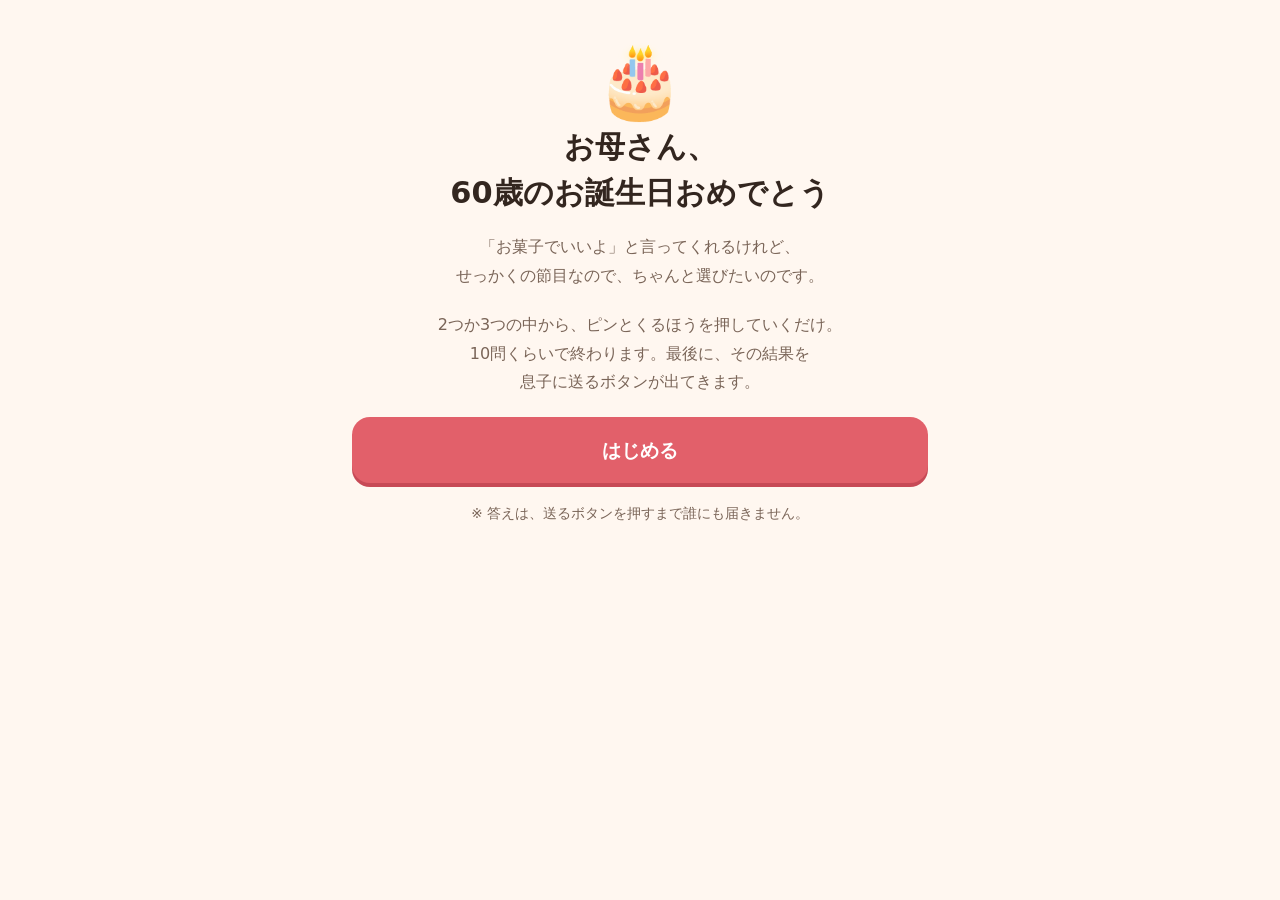
==== index.html @ 4363b9e1 "母の誕生日プレゼントを当てる「ほしいものクイズ」を追加 「お菓子でいいよ」としか言ってもらえない相手から、本当に欲しいものを 聞き出すための、アキネーター風の2択・3択アプリ。  - プレゼント候補3" ====
<!doctype html>
<html lang="ja">
<head>
<meta charset="utf-8">
<meta name="viewport" content="width=device-width, initial-scale=1, viewport-fit=cover">
<title>お母さん、お誕生日おめでとう｜ほしいものクイズ</title>
<meta name="description" content="2択・3択に答えるだけ。お母さんが本当に欲しいものを、息子がこっそり探すクイズです。">
<meta name="theme-color" content="#fff7f0">
<link rel="icon" href="data:image/svg+xml,<svg xmlns='http://www.w3.org/2000/svg' viewBox='0 0 100 100'><text y='.9em' font-size='90'>🎂</text></svg>">
<link rel="stylesheet" href="assets/style.css">
</head>
<body>

<main class="wrap">

  <!-- ① はじめの画面 -->
  <section class="screen" data-screen="intro">
    <div class="hero">
      <div class="hero-emoji">🎂</div>
      <h1>お母さん、<br>60歳のお誕生日おめでとう</h1>
      <p class="lead">
        「お菓子でいいよ」と言ってくれるけれど、<br>
        せっかくの節目なので、ちゃんと選びたいのです。
      </p>
      <p class="lead">
        2つか3つの中から、ピンとくるほうを押していくだけ。<br>
        10問くらいで終わります。最後に、その結果を<br>
        息子に送るボタンが出てきます。
      </p>
      <button type="button" id="start-button" class="primary">はじめる</button>
      <button type="button" id="resume-button" class="secondary" hidden>前回のつづきから</button>
      <p class="fine">※ 答えは、送るボタンを押すまで誰にも届きません。</p>
    </div>
  </section>

  <!-- ② 質問画面 -->
  <section class="screen" data-screen="quiz" hidden>
    <div class="progress">
      <div class="progress-track"><div class="progress-bar" id="progress-bar"></div></div>
      <p class="progress-text" id="progress-text"></p>
    </div>
    <h2 class="question" id="question-text"></h2>
    <p class="question-sub" id="question-sub" hidden></p>
    <div class="choices" id="choices"></div>
    <button type="button" id="back-button" class="ghost">← ひとつ前にもどる</button>
  </section>

  <!-- ③ 結果画面 -->
  <section class="screen" data-screen="result" hidden>
    <h2 class="result-title">たぶん、これが近いです 🎁</h2>
    <p class="result-lead">この中で、いちばんピンとくるものを押してください。</p>
    <div class="result-list" id="result-list"></div>
    <button type="button" id="more-button" class="secondary">うーん、ほかの候補も見る</button>
    <button type="button" id="retry-button" class="ghost">最初からやりなおす</button>
  </section>

  <!-- ④ 送る画面 -->
  <section class="screen" data-screen="send" hidden>
    <h2 class="result-title">息子に知らせましょう 📮</h2>
    <div class="picked">
      <div class="picked-emoji" id="picked-emoji"></div>
      <div>
        <div class="picked-name" id="picked-name"></div>
        <div class="picked-budget" id="picked-budget"></div>
      </div>
    </div>

    <label class="field">
      <span class="field-label">ひとこと（書かなくても大丈夫です）</span>
      <textarea id="message-input" rows="3" maxlength="400"
        placeholder="例：色は紺か茶色がいいな。ありがとう。"></textarea>
    </label>

    <div class="send-buttons">
      <button type="button" id="copy-button" class="primary">文章をコピーする</button>
      <a id="share-line" class="primary primary--line" href="#" target="_blank" rel="noopener">LINEで送る</a>
      <a id="share-mail" class="secondary" href="#">メールで送る</a>
    </div>
    <p class="copy-status" id="copy-status"></p>
    <textarea id="fallback-text" class="fallback" rows="6" readonly hidden></textarea>

    <button type="button" id="send-back-button" class="ghost">← 結果にもどる</button>
  </section>

  <!-- ⑤ 息子が結果を受け取る画面（リンクを開いたとき） -->
  <section class="screen" data-screen="received" hidden>
    <h2 class="result-title">お母さんの答えが届きました 💌</h2>

    <div class="picked picked--big">
      <div class="picked-emoji" id="received-emoji"></div>
      <div>
        <div class="picked-name" id="received-name"></div>
        <div class="picked-budget" id="received-budget"></div>
        <div class="picked-note" id="received-note"></div>
      </div>
    </div>

    <div class="message-card" id="received-message" hidden>
      <div class="message-label">お母さんからのひとこと</div>
      <p id="received-message-text"></p>
    </div>

    <div id="received-others-wrap">
      <h3 class="sub-title">次点だった候補</h3>
      <ul class="plain-list" id="received-others"></ul>
    </div>

    <h3 class="sub-title">好みのキーワード</h3>
    <div class="tags" id="received-tags"></div>

    <h3 class="sub-title">答えの全部</h3>
    <ul class="qa-list" id="received-answers"></ul>
  </section>

</main>

<script src="assets/data.js"></script>
<script src="assets/app.js"></script>
</body>
</html>
---- assets/style.css ----
/* 60歳の母が、スマホで迷わず押せることを最優先にした見た目 */

:root {
  color-scheme: light;
  --bg: #fff7f0;
  --card: #ffffff;
  --ink: #33261f;
  --ink-soft: #7a6558;
  --line: #f0dfd2;
  --accent: #e2606a;
  --accent-dark: #c74a56;
  --accent-soft: #fdeaec;
  --line-green: #06c755;
  --radius: 18px;
  --pad-bottom: env(safe-area-inset-bottom, 0px);
}

@media (prefers-color-scheme: dark) {
  :root {
    color-scheme: dark;
    --bg: #211a17;
    --card: #2d2320;
    --ink: #f5e9e1;
    --ink-soft: #c0aa9c;
    --line: #443430;
    --accent: #ef7b84;
    --accent-dark: #d8636d;
    --accent-soft: #3d2a2c;
  }
}

* { box-sizing: border-box; }

body {
  margin: 0;
  padding: 0;
  background: var(--bg);
  color: var(--ink);
  font-family: "Hiragino Maru Gothic ProN", "ヒラギノ丸ゴ ProN", "Hiragino Sans",
               "Yu Gothic", "Meiryo", system-ui, sans-serif;
  font-size: 18px;
  line-height: 1.8;
  -webkit-text-size-adjust: 100%;
}

.wrap {
  max-width: 620px;
  margin: 0 auto;
  padding: 24px 18px calc(48px + var(--pad-bottom));
}

[hidden] { display: none !important; }

h1 { font-size: 1.6rem; line-height: 1.5; margin: 0 0 18px; }
h2 { font-size: 1.35rem; line-height: 1.6; margin: 0 0 12px; }
h3 { font-size: 1.05rem; margin: 28px 0 10px; }

/* ---------- はじめの画面 ---------- */

.hero { text-align: center; padding: 20px 4px; }
.hero-emoji { font-size: 4.5rem; line-height: 1; margin-bottom: 8px; }
.lead { color: var(--ink-soft); margin: 0 0 20px; font-size: 1rem; }
.fine { color: var(--ink-soft); font-size: 0.85rem; margin-top: 18px; }

/* ---------- ボタン ---------- */

.primary, .secondary, .ghost {
  display: block;
  width: 100%;
  min-height: 62px;
  margin: 12px 0 0;
  padding: 16px 20px;
  border: none;
  border-radius: var(--radius);
  font: inherit;
  font-weight: 700;
  text-align: center;
  text-decoration: none;
  cursor: pointer;
}

.primary {
  background: var(--accent);
  color: #fff;
  box-shadow: 0 4px 0 var(--accent-dark);
}
.primary:active { transform: translateY(2px); box-shadow: 0 2px 0 var(--accent-dark); }
.primary--line { background: var(--line-green); box-shadow: 0 4px 0 #04a446; }
.primary--line:active { box-shadow: 0 2px 0 #04a446; }

.secondary {
  background: var(--card);
  color: var(--ink);
  border: 2px solid var(--line);
}

.ghost {
  background: none;
  color: var(--ink-soft);
  font-weight: 400;
  min-height: 48px;
  text-decoration: underline;
}

/* ---------- 質問画面 ---------- */

.progress { margin-bottom: 22px; }
.progress-track {
  height: 10px;
  background: var(--line);
  border-radius: 999px;
  overflow: hidden;
}
.progress-bar {
  height: 100%;
  width: 6%;
  background: var(--accent);
  border-radius: 999px;
  transition: width 0.3s ease;
}
.progress-text {
  margin: 8px 0 0;
  font-size: 0.85rem;
  color: var(--ink-soft);
  text-align: right;
}

.question { font-size: 1.4rem; margin-bottom: 6px; }
.question-sub { color: var(--ink-soft); font-size: 0.9rem; margin: 0 0 12px; }

.choices { display: flex; flex-direction: column; gap: 14px; margin-top: 20px; }

.choice {
  display: flex;
  align-items: center;
  gap: 16px;
  width: 100%;
  min-height: 84px;
  padding: 18px 20px;
  background: var(--card);
  border: 2px solid var(--line);
  border-radius: var(--radius);
  font: inherit;
  color: inherit;
  text-align: left;
  cursor: pointer;
  transition: border-color 0.15s ease, transform 0.1s ease;
}
.choice:hover { border-color: var(--accent); }
.choice:active { transform: scale(0.98); }
.choice-emoji { font-size: 2.1rem; line-height: 1; flex: 0 0 auto; }
.choice-label { font-size: 1.1rem; font-weight: 700; line-height: 1.6; }

/* ---------- 結果画面 ---------- */

.result-title { text-align: center; }
.result-lead { text-align: center; color: var(--ink-soft); font-size: 0.95rem; margin: 0 0 22px; }

.result-list { display: flex; flex-direction: column; gap: 16px; }

.gift-card {
  display: grid;
  grid-template-columns: 56px 1fr;
  gap: 8px 16px;
  width: 100%;
  padding: 20px;
  background: var(--card);
  border: 2px solid var(--line);
  border-radius: var(--radius);
  font: inherit;
  color: inherit;
  text-align: left;
  cursor: pointer;
}
.gift-card--first { border-color: var(--accent); background: var(--accent-soft); }
.gift-rank {
  grid-column: 1 / -1;
  font-size: 0.8rem;
  font-weight: 700;
  color: var(--accent);
  letter-spacing: 0.04em;
}
.gift-emoji { font-size: 2.6rem; line-height: 1.2; }
.gift-body { min-width: 0; }
.gift-name { font-size: 1.15rem; margin: 0 0 6px; }
.gift-note { font-size: 0.92rem; color: var(--ink-soft); margin: 0 0 8px; line-height: 1.7; }
.gift-budget { font-size: 0.88rem; margin: 0; font-weight: 700; }
.gift-reason { font-size: 0.85rem; color: var(--ink-soft); margin: 6px 0 0; }
.gift-pick {
  grid-column: 1 / -1;
  margin-top: 12px;
  padding-top: 12px;
  border-top: 1px dashed var(--line);
  text-align: right;
  font-weight: 700;
  color: var(--accent);
}

/* ---------- 送る画面 / 受け取る画面 ---------- */

.picked {
  display: flex;
  align-items: center;
  gap: 16px;
  padding: 20px;
  background: var(--accent-soft);
  border: 2px solid var(--accent);
  border-radius: var(--radius);
  margin-bottom: 22px;
}
.picked--big { flex-wrap: wrap; }
.picked-emoji { font-size: 2.8rem; line-height: 1; }
.picked-name { font-size: 1.2rem; font-weight: 700; line-height: 1.5; }
.picked-budget { font-size: 0.9rem; color: var(--ink-soft); }
.picked-note { font-size: 0.9rem; color: var(--ink-soft); margin-top: 6px; }

.field { display: block; margin-bottom: 20px; }
.field-label { display: block; font-size: 0.95rem; font-weight: 700; margin-bottom: 8px; }

textarea {
  width: 100%;
  padding: 14px;
  background: var(--card);
  color: inherit;
  border: 2px solid var(--line);
  border-radius: 14px;
  font: inherit;
  font-size: 1rem;
  resize: vertical;
}

.send-buttons { display: flex; flex-direction: column; }
.copy-status { min-height: 1.8em; font-size: 0.9rem; color: var(--accent-dark); margin: 12px 0 0; }
.fallback { margin-top: 8px; font-size: 0.85rem; }

.message-card {
  padding: 18px 20px;
  background: var(--card);
  border: 2px solid var(--line);
  border-radius: var(--radius);
  margin-bottom: 8px;
}
.message-label { font-size: 0.8rem; font-weight: 700; color: var(--ink-soft); margin-bottom: 6px; }
.message-card p { margin: 0; white-space: pre-wrap; }

.sub-title { border-bottom: 2px solid var(--line); padding-bottom: 6px; }

.plain-list { margin: 0; padding-left: 1.2em; }
.plain-list li { margin-bottom: 6px; }

.tags { display: flex; flex-wrap: wrap; gap: 8px; }
.tag {
  padding: 6px 14px;
  background: var(--accent-soft);
  color: var(--accent-dark);
  border-radius: 999px;
  font-size: 0.85rem;
  font-weight: 700;
}

.qa-list { list-style: none; margin: 0; padding: 0; }
.qa-list li {
  padding: 12px 0;
  border-bottom: 1px solid var(--line);
}
.qa-q { display: block; font-size: 0.85rem; color: var(--ink-soft); }
.qa-a { display: block; font-weight: 700; }

@media (min-width: 520px) {
  body { font-size: 19px; }
  h1 { font-size: 1.9rem; }
}
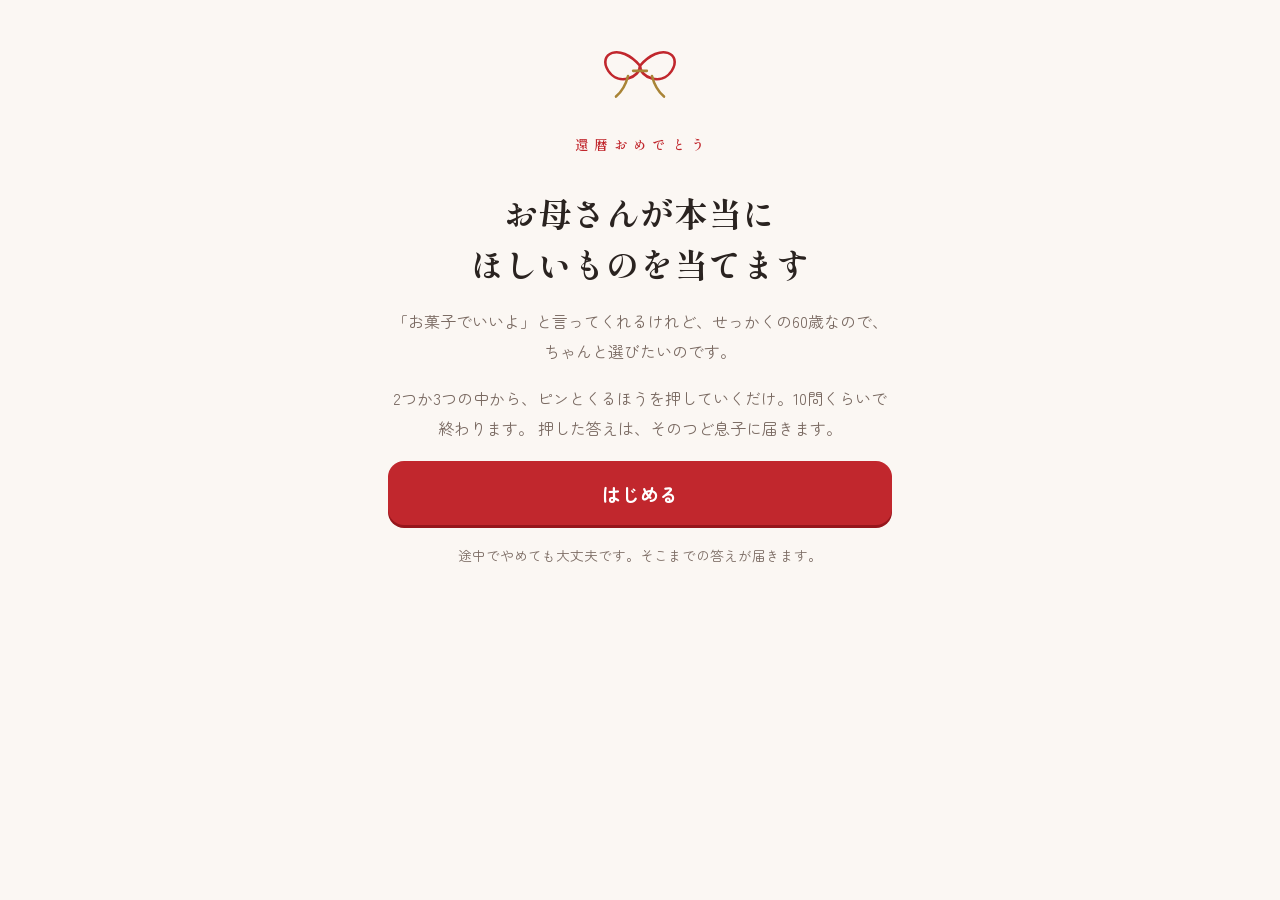
==== commit a6d7dc6f: "回答するたびに自動送信されるようにし、還暦の赤で見た目を組み直した 母が「送信」を押さないと届かない作りだと、安いものが出るまで押し直せて しまうので、押すたびにその時点の回答一式が送られるようにした" ====
--- a/index.html
+++ b/index.html
@@ -3,10 +3,13 @@
 <head>
 <meta charset="utf-8">
 <meta name="viewport" content="width=device-width, initial-scale=1, viewport-fit=cover">
-<title>お母さん、お誕生日おめでとう｜ほしいものクイズ</title>
-<meta name="description" content="2択・3択に答えるだけ。お母さんが本当に欲しいものを、息子がこっそり探すクイズです。">
-<meta name="theme-color" content="#fff7f0">
-<link rel="icon" href="data:image/svg+xml,<svg xmlns='http://www.w3.org/2000/svg' viewBox='0 0 100 100'><text y='.9em' font-size='90'>🎂</text></svg>">
+<title>ほしいものクイズ</title>
+<meta name="description" content="2択・3択を押していくだけで、母が本当に欲しいものを絞りこむ還暦祝いのクイズ。">
+<meta name="theme-color" content="#fbf7f3">
+<link rel="icon" href="data:image/svg+xml,<svg xmlns='http://www.w3.org/2000/svg' viewBox='0 0 100 100'><text y='.9em' font-size='90'>🎁</text></svg>">
+<link rel="preconnect" href="https://fonts.googleapis.com">
+<link rel="preconnect" href="https://fonts.gstatic.com" crossorigin>
+<link rel="stylesheet" href="https://fonts.googleapis.com/css2?family=Shippori+Mincho+B1:wght@600;700&family=Zen+Maru+Gothic:wght@400;700&display=swap">
 <link rel="stylesheet" href="assets/style.css">
 </head>
 <body>
@@ -16,20 +19,28 @@
   <!-- ① はじめの画面 -->
   <section class="screen" data-screen="intro">
     <div class="hero">
-      <div class="hero-emoji">🎂</div>
-      <h1>お母さん、<br>60歳のお誕生日おめでとう</h1>
+      <svg class="mizuhiki" viewBox="0 0 120 84" role="img" aria-label="水引の飾り結び">
+        <g fill="none" stroke-width="3" stroke-linecap="round" stroke-linejoin="round">
+          <path class="mz-red" d="M60 44C36 16 10 30 23 50c12 18 37 8 37-6Z"/>
+          <path class="mz-red" d="M60 44c24-28 50-14 37 6-12 18-37 8-37-6Z"/>
+          <path class="mz-gold" d="M46 56c-3 12-7 18-14 24"/>
+          <path class="mz-gold" d="M74 56c3 12 7 18 14 24"/>
+          <path class="mz-gold" d="M52 50h16"/>
+        </g>
+      </svg>
+      <p class="eyebrow">還暦おめでとう</p>
+      <h1>お母さんが本当に<br>ほしいものを当てます</h1>
       <p class="lead">
-        「お菓子でいいよ」と言ってくれるけれど、<br>
-        せっかくの節目なので、ちゃんと選びたいのです。
+        「お菓子でいいよ」と言ってくれるけれど、せっかくの60歳なので、
+        ちゃんと選びたいのです。
       </p>
       <p class="lead">
-        2つか3つの中から、ピンとくるほうを押していくだけ。<br>
-        10問くらいで終わります。最後に、その結果を<br>
-        息子に送るボタンが出てきます。
+        2つか3つの中から、ピンとくるほうを押していくだけ。10問くらいで終わります。
+        押した答えは、そのつど息子に届きます。
       </p>
       <button type="button" id="start-button" class="primary">はじめる</button>
       <button type="button" id="resume-button" class="secondary" hidden>前回のつづきから</button>
-      <p class="fine">※ 答えは、送るボタンを押すまで誰にも届きません。</p>
+      <p class="fine">途中でやめても大丈夫です。そこまでの答えが届きます。</p>
     </div>
   </section>
 
@@ -42,53 +53,66 @@
     <h2 class="question" id="question-text"></h2>
     <p class="question-sub" id="question-sub" hidden></p>
     <div class="choices" id="choices"></div>
+    <p class="send-status" hidden></p>
     <button type="button" id="back-button" class="ghost">← ひとつ前にもどる</button>
   </section>
 
   <!-- ③ 結果画面 -->
   <section class="screen" data-screen="result" hidden>
-    <h2 class="result-title">たぶん、これが近いです 🎁</h2>
+    <h2 class="result-title">たぶん、これが近いです</h2>
     <p class="result-lead">この中で、いちばんピンとくるものを押してください。</p>
     <div class="result-list" id="result-list"></div>
     <button type="button" id="more-button" class="secondary">うーん、ほかの候補も見る</button>
     <button type="button" id="retry-button" class="ghost">最初からやりなおす</button>
   </section>
 
-  <!-- ④ 送る画面 -->
+  <!-- ④ おわりの画面 -->
   <section class="screen" data-screen="send" hidden>
-    <h2 class="result-title">息子に知らせましょう 📮</h2>
+    <h2 class="result-title">ありがとうございました</h2>
     <div class="picked">
       <div class="picked-emoji" id="picked-emoji"></div>
-      <div>
+      <div class="picked-text">
         <div class="picked-name" id="picked-name"></div>
         <div class="picked-budget" id="picked-budget"></div>
       </div>
     </div>
 
-    <label class="field">
+    <label class="field" for="message-input">
       <span class="field-label">ひとこと（書かなくても大丈夫です）</span>
       <textarea id="message-input" rows="3" maxlength="400"
         placeholder="例：色は紺か茶色がいいな。ありがとう。"></textarea>
     </label>
 
-    <div class="send-buttons">
-      <button type="button" id="copy-button" class="primary">文章をコピーする</button>
-      <a id="share-line" class="primary primary--line" href="#" target="_blank" rel="noopener">LINEで送る</a>
-      <a id="share-mail" class="secondary" href="#">メールで送る</a>
+    <!-- 自動で送れているとき -->
+    <div class="done-note" id="auto-done" hidden>
+      <p class="send-status" hidden></p>
+      <p class="fine">
+        この画面はもう閉じてしまって大丈夫です。
+        ひとことを書き足したら、それも自動で届きます。
+      </p>
     </div>
-    <p class="copy-status" id="copy-status"></p>
-    <textarea id="fallback-text" class="fallback" rows="6" readonly hidden></textarea>
+
+    <!-- 自動送信が使えないときだけ出る、手で送るボタン -->
+    <div class="done-note" id="manual-send" hidden>
+      <div class="send-buttons">
+        <button type="button" id="copy-button" class="primary">文章をコピーする</button>
+        <a id="share-line" class="primary primary--line" href="#" target="_blank" rel="noopener">LINEで送る</a>
+        <a id="share-mail" class="secondary" href="#">メールで送る</a>
+      </div>
+      <p class="copy-status" id="copy-status"></p>
+      <textarea id="fallback-text" class="fallback" rows="6" readonly hidden></textarea>
+    </div>
 
     <button type="button" id="send-back-button" class="ghost">← 結果にもどる</button>
   </section>
 
   <!-- ⑤ 息子が結果を受け取る画面（リンクを開いたとき） -->
   <section class="screen" data-screen="received" hidden>
-    <h2 class="result-title">お母さんの答えが届きました 💌</h2>
+    <h2 class="result-title">お母さんの答えが届きました</h2>
 
-    <div class="picked picked--big">
+    <div class="picked">
       <div class="picked-emoji" id="received-emoji"></div>
-      <div>
+      <div class="picked-text">
         <div class="picked-name" id="received-name"></div>
         <div class="picked-budget" id="received-budget"></div>
         <div class="picked-note" id="received-note"></div>
@@ -101,20 +125,26 @@
     </div>
 
     <div id="received-others-wrap">
-      <h3 class="sub-title">次点だった候補</h3>
+      <h3>次点だった候補</h3>
       <ul class="plain-list" id="received-others"></ul>
     </div>
 
-    <h3 class="sub-title">好みのキーワード</h3>
-    <div class="tags" id="received-tags"></div>
+    <div>
+      <h3>好みのキーワード</h3>
+      <div class="tags" id="received-tags"></div>
+    </div>
 
-    <h3 class="sub-title">答えの全部</h3>
-    <ul class="qa-list" id="received-answers"></ul>
+    <div>
+      <h3>答えの全部</h3>
+      <ul class="qa-list" id="received-answers"></ul>
+    </div>
   </section>
 
 </main>
 
+<script src="assets/config.js"></script>
 <script src="assets/data.js"></script>
+<script src="assets/transport.js"></script>
 <script src="assets/app.js"></script>
 </body>
 </html>
--- a/assets/style.css
+++ b/assets/style.css
@@ -1,75 +1,143 @@
-/* 60歳の母が、スマホで迷わず押せることを最優先にした見た目 */
+/*
+ * 還暦（60歳）の赤を軸にした配色。
+ * 赤いちゃんちゃんこの朱、水引の金、和紙の地色。
+ * 大前提として、60歳の母がスマホで迷わず押せること（大きな文字・大きな的・高い明度差）。
+ */
 
 :root {
   color-scheme: light;
-  --bg: #fff7f0;
-  --card: #ffffff;
-  --ink: #33261f;
-  --ink-soft: #7a6558;
-  --line: #f0dfd2;
-  --accent: #e2606a;
-  --accent-dark: #c74a56;
-  --accent-soft: #fdeaec;
-  --line-green: #06c755;
-  --radius: 18px;
-  --pad-bottom: env(safe-area-inset-bottom, 0px);
-}
-
+
+  --paper:        #fbf7f3;   /* 和紙の地 */
+  --surface:      #ffffff;
+  --surface-sunk: #f4ece6;
+  --ink:          #2a2320;   /* 墨 */
+  --ink-soft:     #7a6a62;
+  --line:         #e9dfd8;
+  --kanreki:      #c1272d;   /* 還暦の赤 */
+  --kanreki-deep: #96161c;
+  --kanreki-wash: #fbeceb;
+  --gold:         #a98436;   /* 水引の金 */
+  --focus:        #1c6fb8;
+
+  --radius: 16px;
+  --tap: 64px;               /* 押すところの最小の高さ */
+
+  --font-display: "Shippori Mincho B1", "Hiragino Mincho ProN", "Yu Mincho", serif;
+  --font-body: "Zen Maru Gothic", "Hiragino Maru Gothic ProN", "Hiragino Sans",
+               "Yu Gothic", "Meiryo", system-ui, sans-serif;
+}
+
+/* OSがダークで、明示的にライトを選んでいないとき */
 @media (prefers-color-scheme: dark) {
-  :root {
+  :root:not([data-theme="light"]) {
     color-scheme: dark;
-    --bg: #211a17;
-    --card: #2d2320;
-    --ink: #f5e9e1;
-    --ink-soft: #c0aa9c;
-    --line: #443430;
-    --accent: #ef7b84;
-    --accent-dark: #d8636d;
-    --accent-soft: #3d2a2c;
+    --paper:        #1c1817;
+    --surface:      #262120;
+    --surface-sunk: #302927;
+    --ink:          #f4ebe5;
+    --ink-soft:     #b7a79e;
+    --line:         #3c3230;
+    --kanreki:      #e4635f;
+    --kanreki-deep: #c24a47;
+    --kanreki-wash: #3a2725;
+    --gold:         #c9a85f;
+    --focus:        #79bdf5;
   }
 }
 
+/* 明示的にダークを選んでいるとき */
+:root[data-theme="dark"] {
+  color-scheme: dark;
+  --paper:        #1c1817;
+  --surface:      #262120;
+  --surface-sunk: #302927;
+  --ink:          #f4ebe5;
+  --ink-soft:     #b7a79e;
+  --line:         #3c3230;
+  --kanreki:      #e4635f;
+  --kanreki-deep: #c24a47;
+  --kanreki-wash: #3a2725;
+  --gold:         #c9a85f;
+  --focus:        #79bdf5;
+}
+
 * { box-sizing: border-box; }
+
+html { height: 100%; }
 
 body {
   margin: 0;
-  padding: 0;
-  background: var(--bg);
+  background: var(--paper);
   color: var(--ink);
-  font-family: "Hiragino Maru Gothic ProN", "ヒラギノ丸ゴ ProN", "Hiragino Sans",
-               "Yu Gothic", "Meiryo", system-ui, sans-serif;
+  font-family: var(--font-body);
   font-size: 18px;
-  line-height: 1.8;
+  line-height: 1.85;
   -webkit-text-size-adjust: 100%;
 }
 
+[hidden] { display: none !important; }
+
+:focus-visible {
+  outline: 3px solid var(--focus);
+  outline-offset: 3px;
+}
+
 .wrap {
-  max-width: 620px;
+  max-width: 34rem;
   margin: 0 auto;
-  padding: 24px 18px calc(48px + var(--pad-bottom));
-}
-
-[hidden] { display: none !important; }
-
-h1 { font-size: 1.6rem; line-height: 1.5; margin: 0 0 18px; }
-h2 { font-size: 1.35rem; line-height: 1.6; margin: 0 0 12px; }
-h3 { font-size: 1.05rem; margin: 28px 0 10px; }
+  padding-block: 28px 56px;
+  padding-inline: 20px;
+}
+
+.screen { display: flex; flex-direction: column; gap: 20px; }
+
+h1, h2, h3 { margin: 0; text-wrap: balance; }
+
+h1 {
+  font-family: var(--font-display);
+  font-size: 1.75rem;
+  font-weight: 700;
+  line-height: 1.5;
+}
+
+h2 { font-size: 1.35rem; line-height: 1.6; }
+
+h3 {
+  font-size: 0.95rem;
+  font-weight: 700;
+  letter-spacing: 0.08em;
+  color: var(--ink-soft);
+}
 
 /* ---------- はじめの画面 ---------- */
 
-.hero { text-align: center; padding: 20px 4px; }
-.hero-emoji { font-size: 4.5rem; line-height: 1; margin-bottom: 8px; }
-.lead { color: var(--ink-soft); margin: 0 0 20px; font-size: 1rem; }
-.fine { color: var(--ink-soft); font-size: 0.85rem; margin-top: 18px; }
+.hero { display: flex; flex-direction: column; align-items: center; gap: 18px; text-align: center; }
+
+.mizuhiki { width: 108px; height: 72px; }
+.mizuhiki .mz-red  { stroke: var(--kanreki); }
+.mizuhiki .mz-gold { stroke: var(--gold); }
+
+.eyebrow {
+  font-family: var(--font-display);
+  font-size: 0.85rem;
+  font-weight: 600;
+  letter-spacing: 0.4em;
+  text-indent: 0.4em;
+  color: var(--kanreki);
+}
+
+.lead { margin: 0; color: var(--ink-soft); font-size: 1rem; text-wrap: pretty; }
+.fine { margin: 0; color: var(--ink-soft); font-size: 0.85rem; }
 
 /* ---------- ボタン ---------- */
 
 .primary, .secondary, .ghost {
-  display: block;
+  display: flex;
+  align-items: center;
+  justify-content: center;
   width: 100%;
-  min-height: 62px;
-  margin: 12px 0 0;
-  padding: 16px 20px;
+  min-height: var(--tap);
+  padding: 14px 20px;
   border: none;
   border-radius: var(--radius);
   font: inherit;
@@ -80,55 +148,60 @@
 }
 
 .primary {
-  background: var(--accent);
+  background: var(--kanreki);
   color: #fff;
-  box-shadow: 0 4px 0 var(--accent-dark);
-}
-.primary:active { transform: translateY(2px); box-shadow: 0 2px 0 var(--accent-dark); }
-.primary--line { background: var(--line-green); box-shadow: 0 4px 0 #04a446; }
-.primary--line:active { box-shadow: 0 2px 0 #04a446; }
+  box-shadow: 0 3px 0 var(--kanreki-deep);
+}
+.primary:active { transform: translateY(2px); box-shadow: 0 1px 0 var(--kanreki-deep); }
+
+.primary--line { background: #06c755; box-shadow: 0 3px 0 #04a446; }
+.primary--line:active { box-shadow: 0 1px 0 #04a446; }
 
 .secondary {
-  background: var(--card);
+  background: var(--surface);
   color: var(--ink);
   border: 2px solid var(--line);
 }
 
 .ghost {
+  min-height: 48px;
   background: none;
   color: var(--ink-soft);
   font-weight: 400;
-  min-height: 48px;
   text-decoration: underline;
+  text-underline-offset: 4px;
 }
 
 /* ---------- 質問画面 ---------- */
 
-.progress { margin-bottom: 22px; }
+.progress { display: flex; flex-direction: column; gap: 8px; }
+
 .progress-track {
-  height: 10px;
-  background: var(--line);
+  height: 8px;
+  background: var(--surface-sunk);
   border-radius: 999px;
   overflow: hidden;
 }
 .progress-bar {
   height: 100%;
   width: 6%;
-  background: var(--accent);
+  background: var(--kanreki);
   border-radius: 999px;
-  transition: width 0.3s ease;
+  transition: width 0.35s ease;
 }
 .progress-text {
-  margin: 8px 0 0;
-  font-size: 0.85rem;
+  margin: 0;
+  font-size: 0.8rem;
+  letter-spacing: 0.04em;
   color: var(--ink-soft);
   text-align: right;
-}
-
-.question { font-size: 1.4rem; margin-bottom: 6px; }
-.question-sub { color: var(--ink-soft); font-size: 0.9rem; margin: 0 0 12px; }
-
-.choices { display: flex; flex-direction: column; gap: 14px; margin-top: 20px; }
+  font-variant-numeric: tabular-nums;
+}
+
+.question { font-size: 1.4rem; line-height: 1.65; }
+.question-sub { margin: -8px 0 0; color: var(--ink-soft); font-size: 0.9rem; }
+
+.choices { display: flex; flex-direction: column; gap: 12px; }
 
 .choice {
   display: flex;
@@ -136,8 +209,8 @@
   gap: 16px;
   width: 100%;
   min-height: 84px;
-  padding: 18px 20px;
-  background: var(--card);
+  padding: 16px 20px;
+  background: var(--surface);
   border: 2px solid var(--line);
   border-radius: var(--radius);
   font: inherit;
@@ -146,81 +219,102 @@
   cursor: pointer;
   transition: border-color 0.15s ease, transform 0.1s ease;
 }
-.choice:hover { border-color: var(--accent); }
-.choice:active { transform: scale(0.98); }
-.choice-emoji { font-size: 2.1rem; line-height: 1; flex: 0 0 auto; }
-.choice-label { font-size: 1.1rem; font-weight: 700; line-height: 1.6; }
+.choice:hover { border-color: var(--kanreki); }
+.choice:active { transform: scale(0.985); }
+
+.choice-emoji {
+  flex: 0 0 auto;
+  display: grid;
+  place-items: center;
+  width: 52px;
+  height: 52px;
+  background: var(--kanreki-wash);
+  border-radius: 50%;
+  font-size: 1.7rem;
+  line-height: 1;
+}
+.choice-label { font-size: 1.1rem; font-weight: 700; line-height: 1.55; }
 
 /* ---------- 結果画面 ---------- */
 
-.result-title { text-align: center; }
-.result-lead { text-align: center; color: var(--ink-soft); font-size: 0.95rem; margin: 0 0 22px; }
-
-.result-list { display: flex; flex-direction: column; gap: 16px; }
-
+.result-title { font-family: var(--font-display); font-weight: 700; text-align: center; }
+.result-lead { margin: -8px 0 0; text-align: center; color: var(--ink-soft); font-size: 0.95rem; text-wrap: balance; }
+
+.result-list { display: flex; flex-direction: column; gap: 14px; }
+
+/* 1位だけを持ち上げる。2位3位は枠を弱くして、同じ重みに見せない */
 .gift-card {
   display: grid;
-  grid-template-columns: 56px 1fr;
-  gap: 8px 16px;
+  grid-template-columns: auto 1fr;
+  gap: 6px 14px;
   width: 100%;
-  padding: 20px;
-  background: var(--card);
-  border: 2px solid var(--line);
+  padding: 18px;
+  background: var(--surface);
+  border: 1px solid var(--line);
   border-radius: var(--radius);
   font: inherit;
   color: inherit;
   text-align: left;
   cursor: pointer;
 }
-.gift-card--first { border-color: var(--accent); background: var(--accent-soft); }
+.gift-card--first {
+  background: var(--kanreki-wash);
+  border: none;
+  border-top: 4px solid var(--kanreki);
+  box-shadow: 0 2px 14px rgb(0 0 0 / 0.06);
+}
+
 .gift-rank {
   grid-column: 1 / -1;
-  font-size: 0.8rem;
-  font-weight: 700;
-  color: var(--accent);
-  letter-spacing: 0.04em;
-}
-.gift-emoji { font-size: 2.6rem; line-height: 1.2; }
-.gift-body { min-width: 0; }
-.gift-name { font-size: 1.15rem; margin: 0 0 6px; }
-.gift-note { font-size: 0.92rem; color: var(--ink-soft); margin: 0 0 8px; line-height: 1.7; }
-.gift-budget { font-size: 0.88rem; margin: 0; font-weight: 700; }
-.gift-reason { font-size: 0.85rem; color: var(--ink-soft); margin: 6px 0 0; }
+  font-size: 0.75rem;
+  font-weight: 700;
+  letter-spacing: 0.12em;
+  color: var(--ink-soft);
+}
+.gift-card--first .gift-rank { color: var(--kanreki); }
+
+.gift-emoji { font-size: 2.2rem; line-height: 1.3; }
+.gift-body { min-width: 0; display: flex; flex-direction: column; gap: 6px; }
+.gift-name { font-size: 1.1rem; font-weight: 700; line-height: 1.5; }
+.gift-note { margin: 0; font-size: 0.9rem; color: var(--ink-soft); line-height: 1.75; }
+.gift-budget { margin: 0; font-size: 0.85rem; font-weight: 700; font-variant-numeric: tabular-nums; }
+.gift-reason { margin: 0; font-size: 0.82rem; color: var(--ink-soft); }
 .gift-pick {
   grid-column: 1 / -1;
-  margin-top: 12px;
-  padding-top: 12px;
-  border-top: 1px dashed var(--line);
+  margin-top: 8px;
+  padding-top: 10px;
+  border-top: 1px solid var(--line);
   text-align: right;
-  font-weight: 700;
-  color: var(--accent);
-}
-
-/* ---------- 送る画面 / 受け取る画面 ---------- */
+  font-size: 0.95rem;
+  font-weight: 700;
+  color: var(--kanreki);
+}
+.gift-card--first .gift-pick { border-top-color: rgb(193 39 45 / 0.25); }
+
+/* ---------- おわりの画面 / 受け取る画面 ---------- */
 
 .picked {
   display: flex;
   align-items: center;
   gap: 16px;
   padding: 20px;
-  background: var(--accent-soft);
-  border: 2px solid var(--accent);
+  background: var(--kanreki-wash);
+  border-top: 4px solid var(--kanreki);
   border-radius: var(--radius);
-  margin-bottom: 22px;
-}
-.picked--big { flex-wrap: wrap; }
-.picked-emoji { font-size: 2.8rem; line-height: 1; }
-.picked-name { font-size: 1.2rem; font-weight: 700; line-height: 1.5; }
-.picked-budget { font-size: 0.9rem; color: var(--ink-soft); }
-.picked-note { font-size: 0.9rem; color: var(--ink-soft); margin-top: 6px; }
-
-.field { display: block; margin-bottom: 20px; }
-.field-label { display: block; font-size: 0.95rem; font-weight: 700; margin-bottom: 8px; }
+}
+.picked-emoji { font-size: 2.6rem; line-height: 1; }
+.picked-text { display: flex; flex-direction: column; gap: 4px; min-width: 0; }
+.picked-name { font-size: 1.15rem; font-weight: 700; line-height: 1.5; }
+.picked-budget { font-size: 0.85rem; color: var(--ink-soft); font-variant-numeric: tabular-nums; }
+.picked-note { font-size: 0.9rem; color: var(--ink-soft); }
+
+.field { display: flex; flex-direction: column; gap: 8px; }
+.field-label { font-size: 0.95rem; font-weight: 700; }
 
 textarea {
   width: 100%;
   padding: 14px;
-  background: var(--card);
+  background: var(--surface);
   color: inherit;
   border: 2px solid var(--line);
   border-radius: 14px;
@@ -229,30 +323,36 @@
   resize: vertical;
 }
 
-.send-buttons { display: flex; flex-direction: column; }
-.copy-status { min-height: 1.8em; font-size: 0.9rem; color: var(--accent-dark); margin: 12px 0 0; }
-.fallback { margin-top: 8px; font-size: 0.85rem; }
+.send-buttons { display: flex; flex-direction: column; gap: 12px; }
+
+.send-status {
+  margin: 0;
+  font-size: 0.85rem;
+  color: var(--ink-soft);
+  text-align: center;
+}
+
+.done-note { display: flex; flex-direction: column; gap: 10px; }
+
+.copy-status { margin: 0; min-height: 1.6em; font-size: 0.9rem; color: var(--kanreki-deep); }
+.fallback { font-size: 0.85rem; }
 
 .message-card {
-  padding: 18px 20px;
-  background: var(--card);
-  border: 2px solid var(--line);
-  border-radius: var(--radius);
-  margin-bottom: 8px;
-}
-.message-label { font-size: 0.8rem; font-weight: 700; color: var(--ink-soft); margin-bottom: 6px; }
-.message-card p { margin: 0; white-space: pre-wrap; }
-
-.sub-title { border-bottom: 2px solid var(--line); padding-bottom: 6px; }
-
-.plain-list { margin: 0; padding-left: 1.2em; }
-.plain-list li { margin-bottom: 6px; }
+  padding: 16px 20px;
+  background: var(--surface);
+  border-left: 4px solid var(--gold);
+  border-radius: 0 var(--radius) var(--radius) 0;
+}
+.message-label { font-size: 0.75rem; font-weight: 700; letter-spacing: 0.1em; color: var(--ink-soft); }
+.message-card p { margin: 4px 0 0; white-space: pre-wrap; }
+
+.plain-list { margin: 0; padding-left: 1.3em; display: flex; flex-direction: column; gap: 6px; }
 
 .tags { display: flex; flex-wrap: wrap; gap: 8px; }
 .tag {
-  padding: 6px 14px;
-  background: var(--accent-soft);
-  color: var(--accent-dark);
+  padding: 5px 14px;
+  background: var(--kanreki-wash);
+  color: var(--kanreki-deep);
   border-radius: 999px;
   font-size: 0.85rem;
   font-weight: 700;
@@ -260,13 +360,20 @@
 
 .qa-list { list-style: none; margin: 0; padding: 0; }
 .qa-list li {
+  display: flex;
+  flex-direction: column;
+  gap: 2px;
   padding: 12px 0;
   border-bottom: 1px solid var(--line);
 }
-.qa-q { display: block; font-size: 0.85rem; color: var(--ink-soft); }
-.qa-a { display: block; font-weight: 700; }
-
-@media (min-width: 520px) {
+.qa-q { font-size: 0.82rem; color: var(--ink-soft); line-height: 1.6; }
+.qa-a { font-weight: 700; }
+
+@media (min-width: 540px) {
   body { font-size: 19px; }
-  h1 { font-size: 1.9rem; }
-}
+  h1 { font-size: 2.1rem; }
+}
+
+@media (prefers-reduced-motion: reduce) {
+  * { transition: none !important; animation: none !important; }
+}
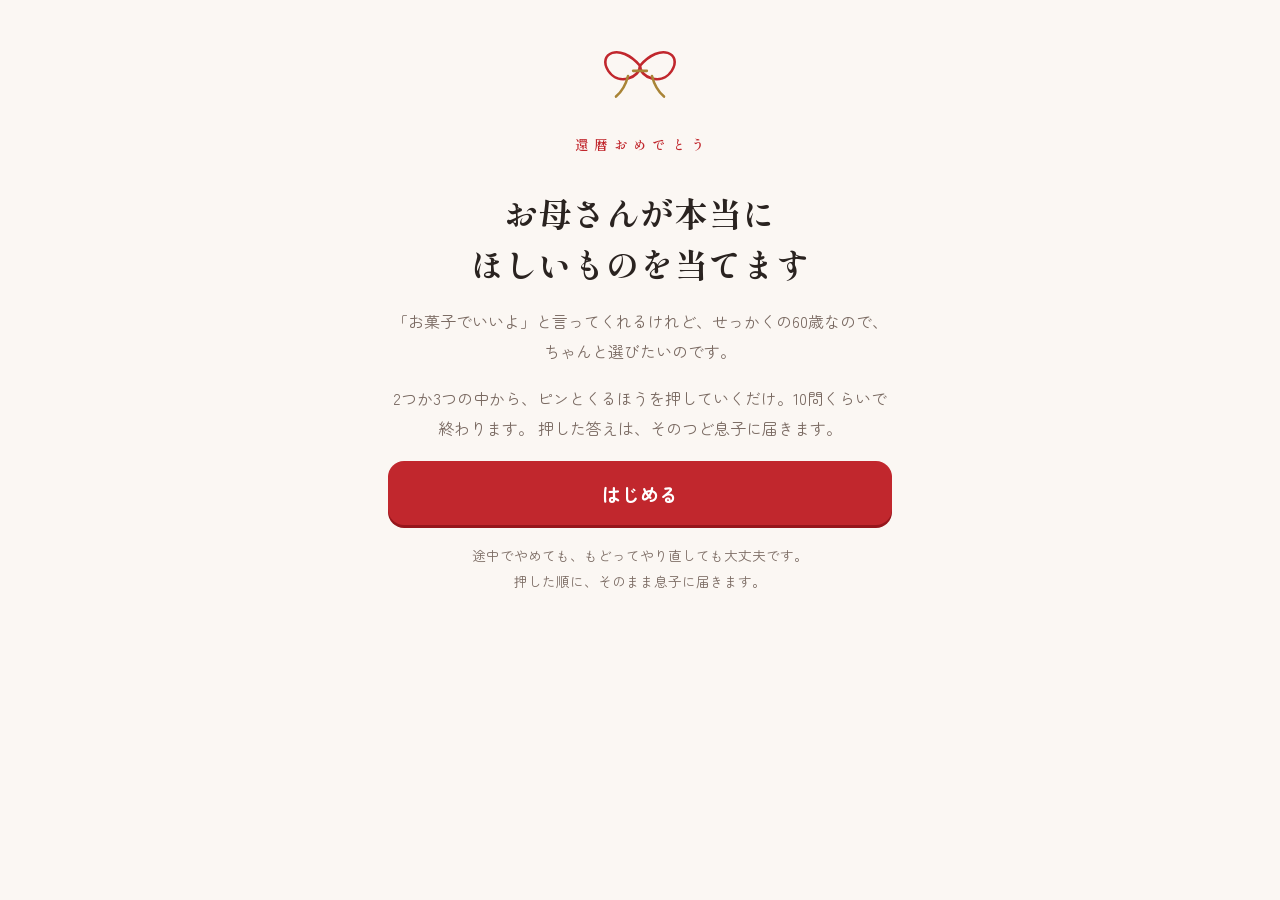
==== commit e29ef23f: "迷った跡を全部残すようにした 「何を選んだか」より「何を見送ったか・どこで迷ったか」のほうが参考に なることがあるので、押したものを順にそのまま記録する。    0秒    はじめた   12秒   " ====
--- a/index.html
+++ b/index.html
@@ -40,7 +40,10 @@
       </p>
       <button type="button" id="start-button" class="primary">はじめる</button>
       <button type="button" id="resume-button" class="secondary" hidden>前回のつづきから</button>
-      <p class="fine">途中でやめても大丈夫です。そこまでの答えが届きます。</p>
+      <p class="fine">
+        途中でやめても、もどってやり直しても大丈夫です。<br>
+        押した順に、そのまま息子に届きます。
+      </p>
     </div>
   </section>
 
@@ -66,14 +69,24 @@
     <button type="button" id="retry-button" class="ghost">最初からやりなおす</button>
   </section>
 
-  <!-- ④ おわりの画面 -->
+  <!-- ④ 深掘りの画面（選んだあと、具体的な品まで絞る） -->
+  <section class="screen" data-screen="refine" hidden>
+    <p class="eyebrow eyebrow--left" id="refine-eyebrow"></p>
+    <h2 class="question" id="refine-question"></h2>
+    <p class="result-lead">もう少しだけ、細かく教えてください。</p>
+    <div class="choices" id="refine-choices"></div>
+    <p class="send-status" hidden></p>
+    <button type="button" id="refine-back" class="ghost">← ひとつ前にもどる</button>
+  </section>
+
+  <!-- ⑤ おわりの画面 -->
   <section class="screen" data-screen="send" hidden>
     <h2 class="result-title">ありがとうございました</h2>
     <div class="picked">
       <div class="picked-emoji" id="picked-emoji"></div>
       <div class="picked-text">
+        <div class="picked-category" id="picked-category" hidden></div>
         <div class="picked-name" id="picked-name"></div>
-        <div class="picked-budget" id="picked-budget"></div>
       </div>
     </div>
 
@@ -106,15 +119,15 @@
     <button type="button" id="send-back-button" class="ghost">← 結果にもどる</button>
   </section>
 
-  <!-- ⑤ 息子が結果を受け取る画面（リンクを開いたとき） -->
+  <!-- ⑥ 息子が結果を受け取る画面（リンクを開いたとき） -->
   <section class="screen" data-screen="received" hidden>
     <h2 class="result-title">お母さんの答えが届きました</h2>
 
     <div class="picked">
       <div class="picked-emoji" id="received-emoji"></div>
       <div class="picked-text">
+        <div class="picked-category" id="received-category" hidden></div>
         <div class="picked-name" id="received-name"></div>
-        <div class="picked-budget" id="received-budget"></div>
         <div class="picked-note" id="received-note"></div>
       </div>
     </div>
@@ -138,6 +151,12 @@
       <h3>答えの全部</h3>
       <ul class="qa-list" id="received-answers"></ul>
     </div>
+
+    <div id="received-journal-wrap" hidden>
+      <h3>迷った跡</h3>
+      <p class="fine">押した順に、そのまま残しています。もどったところ、見送った候補も入っています。</p>
+      <ul class="trail-list" id="received-journal"></ul>
+    </div>
   </section>
 
 </main>
--- a/assets/style.css
+++ b/assets/style.css
@@ -127,6 +127,7 @@
 }
 
 .lead { margin: 0; color: var(--ink-soft); font-size: 1rem; text-wrap: pretty; }
+.eyebrow--left { text-align: left; letter-spacing: 0.15em; text-indent: 0; }
 .fine { margin: 0; color: var(--ink-soft); font-size: 0.85rem; }
 
 /* ---------- ボタン ---------- */
@@ -277,7 +278,6 @@
 .gift-body { min-width: 0; display: flex; flex-direction: column; gap: 6px; }
 .gift-name { font-size: 1.1rem; font-weight: 700; line-height: 1.5; }
 .gift-note { margin: 0; font-size: 0.9rem; color: var(--ink-soft); line-height: 1.75; }
-.gift-budget { margin: 0; font-size: 0.85rem; font-weight: 700; font-variant-numeric: tabular-nums; }
 .gift-reason { margin: 0; font-size: 0.82rem; color: var(--ink-soft); }
 .gift-pick {
   grid-column: 1 / -1;
@@ -304,8 +304,13 @@
 }
 .picked-emoji { font-size: 2.6rem; line-height: 1; }
 .picked-text { display: flex; flex-direction: column; gap: 4px; min-width: 0; }
+.picked-category {
+  font-size: 0.78rem;
+  font-weight: 700;
+  letter-spacing: 0.1em;
+  color: var(--kanreki);
+}
 .picked-name { font-size: 1.15rem; font-weight: 700; line-height: 1.5; }
-.picked-budget { font-size: 0.85rem; color: var(--ink-soft); font-variant-numeric: tabular-nums; }
 .picked-note { font-size: 0.9rem; color: var(--ink-soft); }
 
 .field { display: flex; flex-direction: column; gap: 8px; }
@@ -358,6 +363,36 @@
   font-weight: 700;
 }
 
+/* 迷った跡。時刻・できごと・内容の3段 */
+.trail-list { list-style: none; margin: 0; padding: 0; }
+.trail {
+  display: grid;
+  grid-template-columns: 4.5rem auto;
+  gap: 2px 10px;
+  padding: 8px 0 8px 12px;
+  border-left: 2px solid var(--line);
+}
+.trail-time {
+  font-size: 0.78rem;
+  color: var(--ink-soft);
+  font-variant-numeric: tabular-nums;
+}
+.trail-what { font-size: 0.78rem; font-weight: 700; color: var(--ink-soft); }
+.trail-detail { grid-column: 2; font-size: 0.92rem; line-height: 1.6; }
+
+/* もどった・見送ったところは目立たせる。ここがいちばん知りたい情報 */
+.trail--back, .trail--refine_back, .trail--more, .trail--redo, .trail--retry {
+  border-left-color: var(--kanreki);
+}
+.trail--back .trail-what,
+.trail--refine_back .trail-what,
+.trail--more .trail-what,
+.trail--redo .trail-what,
+.trail--retry .trail-what { color: var(--kanreki); }
+
+.trail--pick, .trail--finish { border-left-color: var(--gold); }
+.trail--pick .trail-what, .trail--finish .trail-what { color: var(--gold); }
+
 .qa-list { list-style: none; margin: 0; padding: 0; }
 .qa-list li {
   display: flex;
